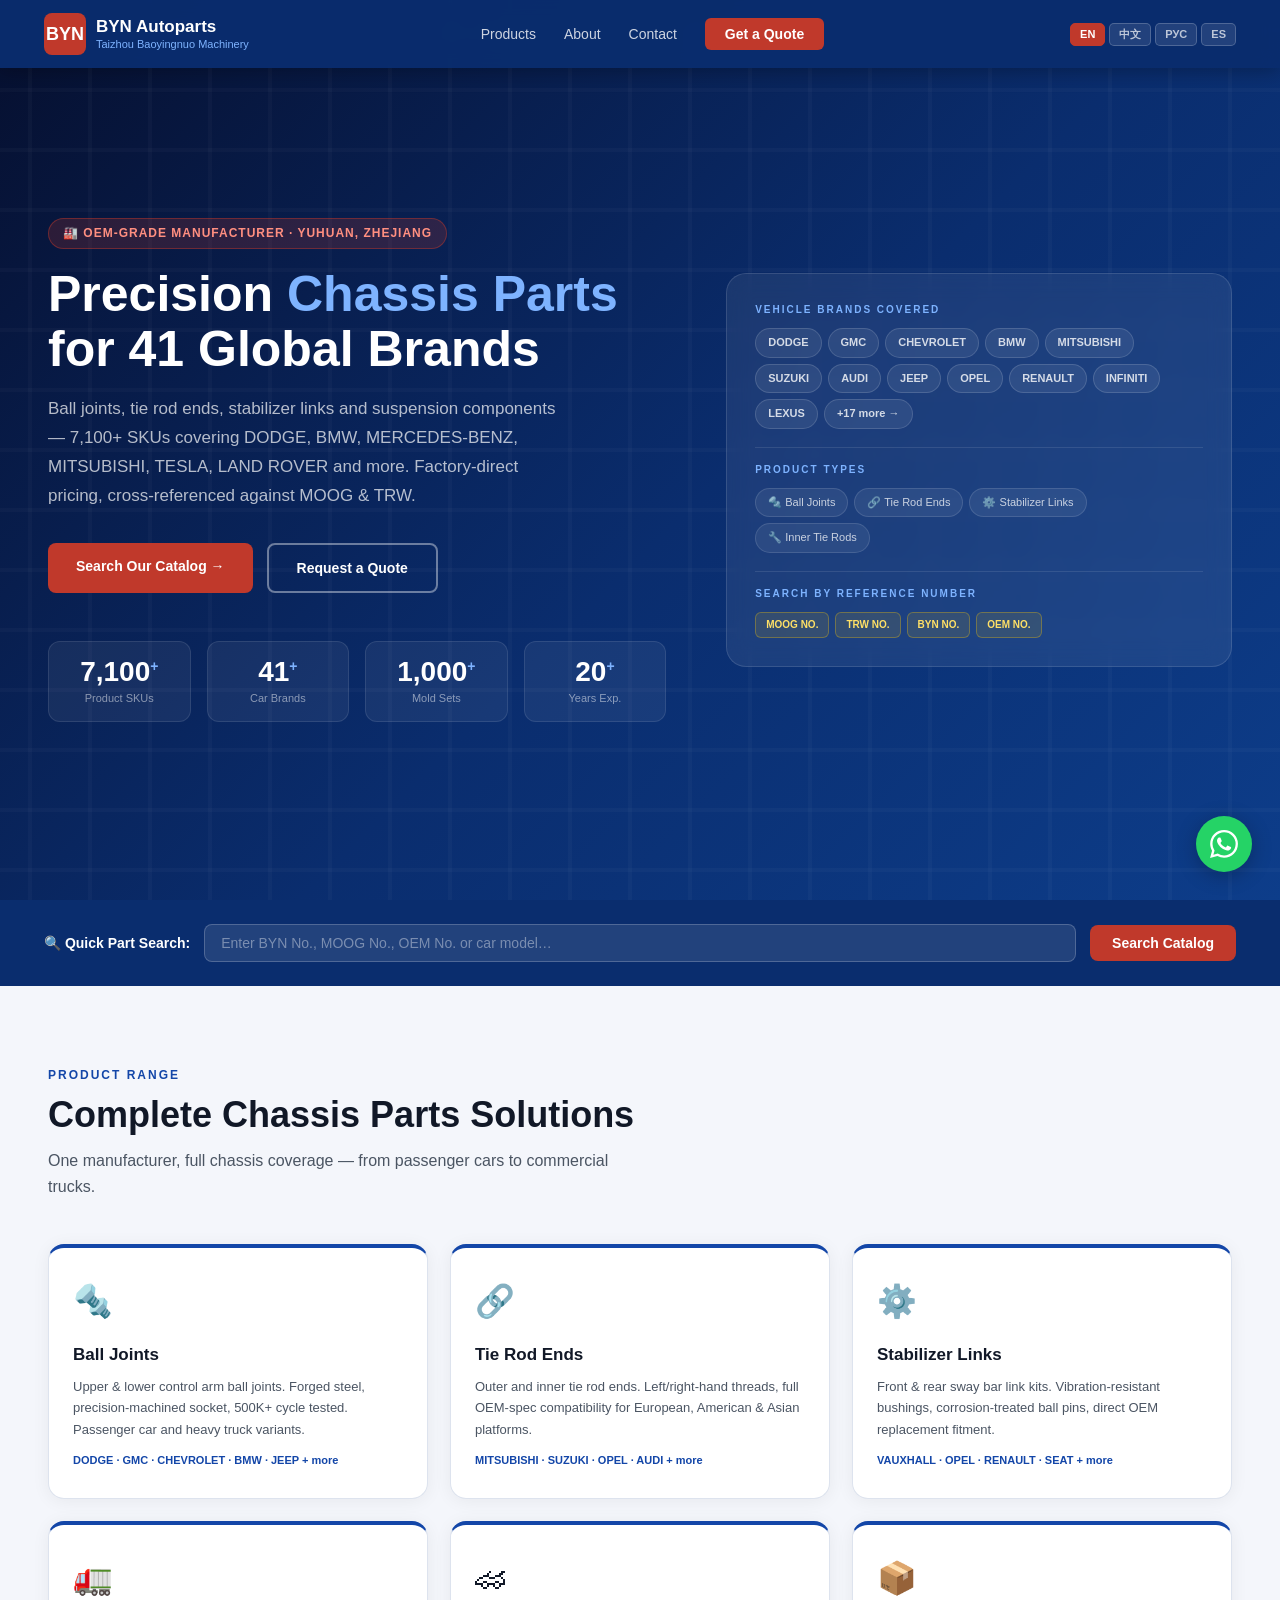
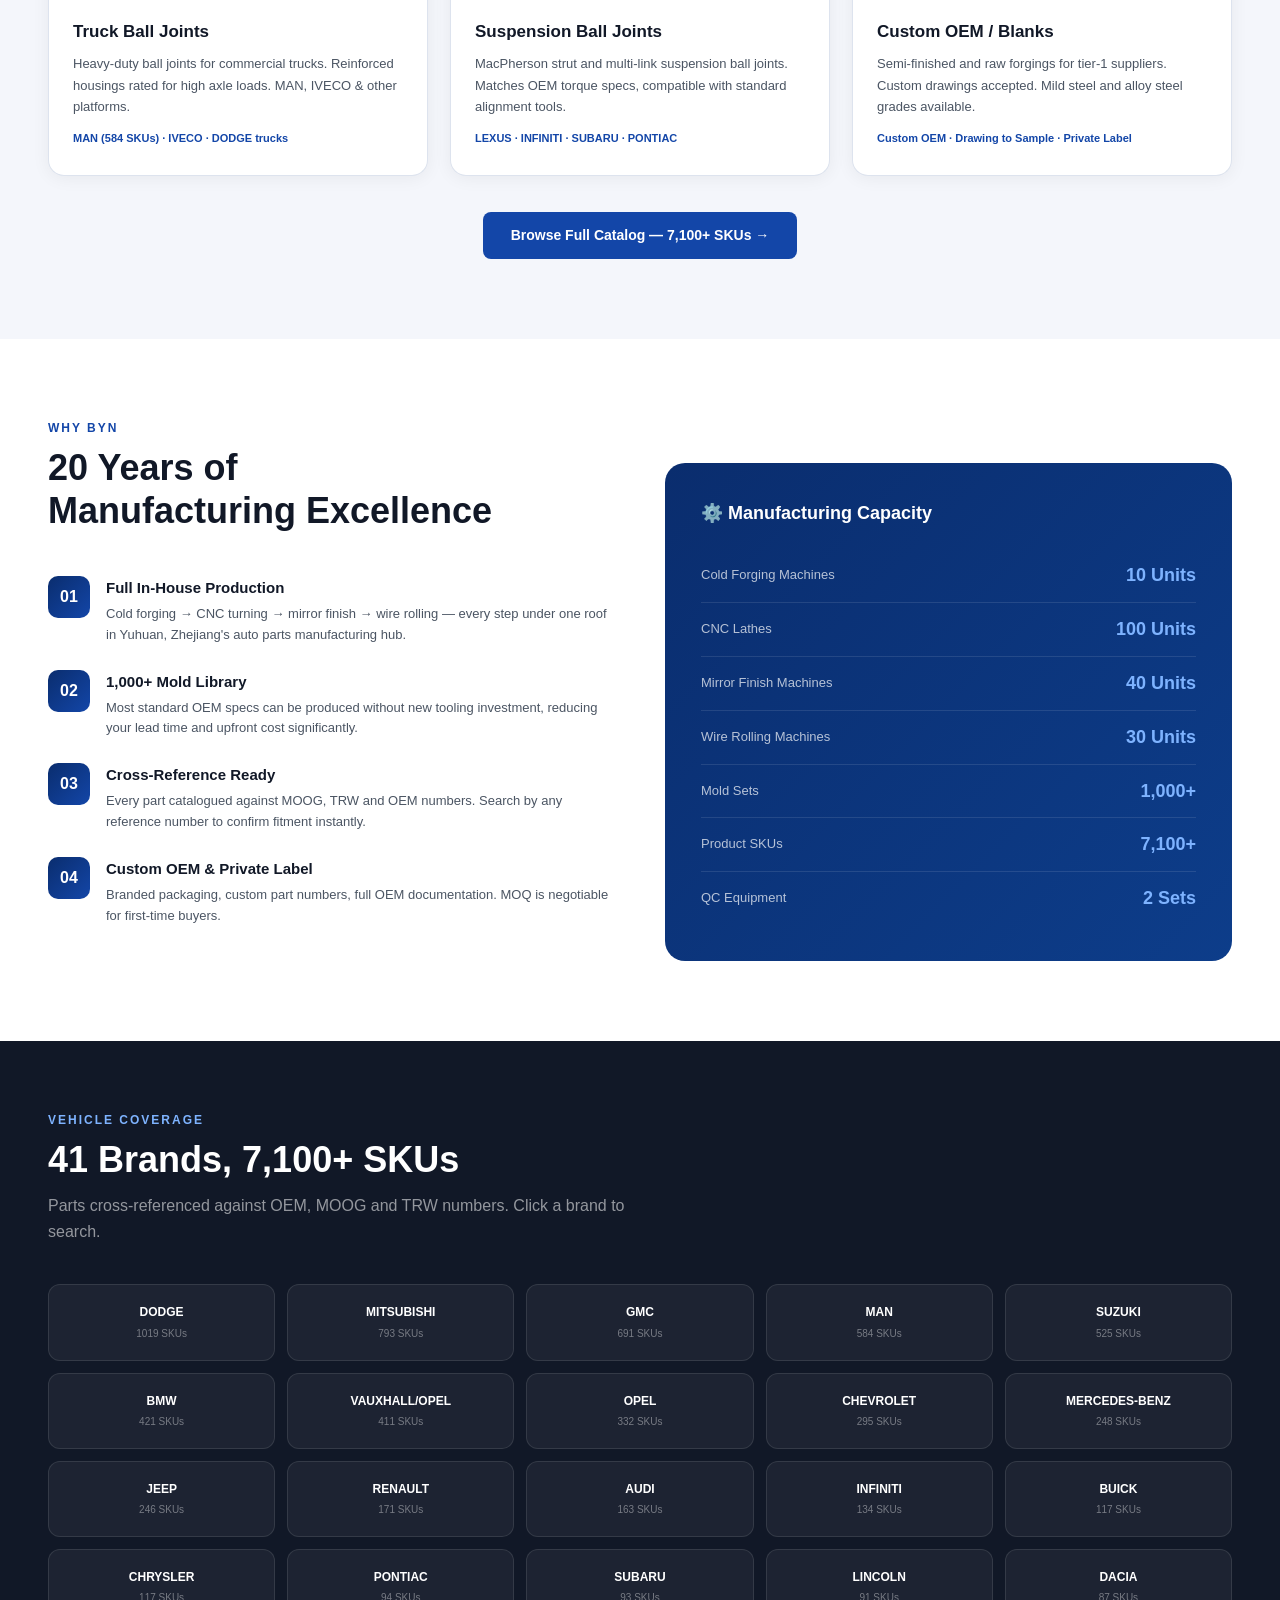
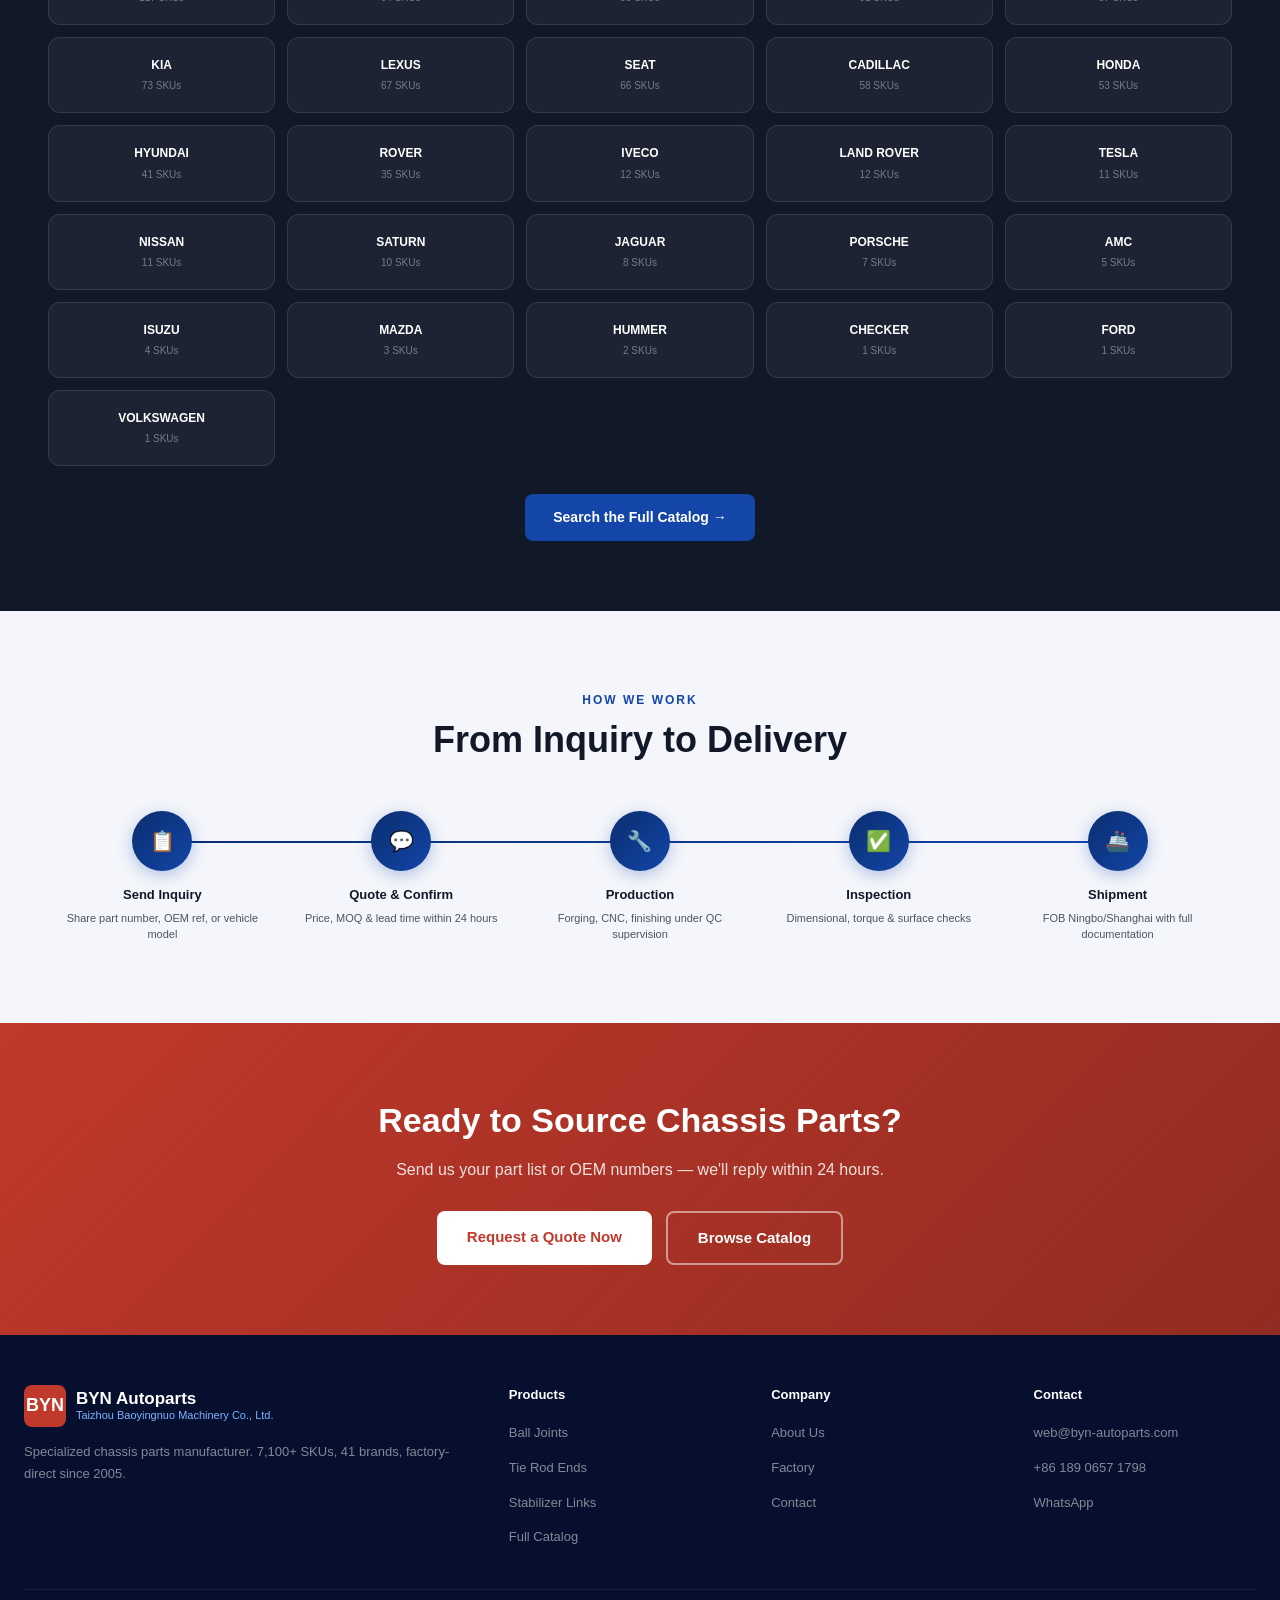
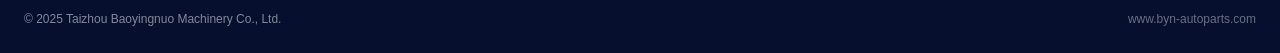
==== index.html @ f61b5365 "Initial commit: BYN Autoparts website" ====
<!DOCTYPE html>
<html lang="en">
<head>
<meta charset="UTF-8">
<meta name="viewport" content="width=device-width,initial-scale=1">
<title>BYN Autoparts – Chassis Parts Manufacturer | Ball Joints, Tie Rod Ends, Control Arms</title>
<meta name="description" content="Taizhou Baoyingnuo Machinery – OEM-grade ball joints, tie rod ends & stabilizer links for 29 global brands. 7,100+ SKUs. Factory-direct pricing. Request a quote today.">
<link rel="canonical" href="https://www.byn-autoparts.com/">
<script type="application/ld+json">{"@context":"https://schema.org","@type":"Organization","name":"Taizhou Baoyingnuo Machinery Co., Ltd.","alternateName":"BYN Autoparts","url":"https://www.byn-autoparts.com","telephone":"+8618906571798","email":"web@byn-autoparts.com","address":{"@type":"PostalAddress","streetAddress":"Science & Technology Industrial Park","addressLocality":"Yuhuan","addressRegion":"Taizhou, Zhejiang","addressCountry":"CN"}}</script>
<link rel="stylesheet" href="css/style.css">
<style>
.hero{min-height:100vh;background:linear-gradient(135deg,#060f2e 0%,#0a2d6e 55%,#0d3d8a 100%);display:flex;align-items:center;overflow:hidden;position:relative}
.hero::before{content:'';position:absolute;inset:0;background:url("data:image/svg+xml,%3Csvg width='60' height='60' viewBox='0 0 60 60' xmlns='http://www.w3.org/2000/svg'%3E%3Cg fill='%23ffffff' fill-opacity='0.025'%3E%3Crect x='28' y='0' width='4' height='60'/%3E%3Crect x='0' y='28' width='60' height='4'/%3E%3C/g%3E%3C/svg%3E")}
.hero-inner{max-width:1240px;margin:0 auto;padding:120px 24px 80px;display:grid;grid-template-columns:1.1fr 0.9fr;gap:60px;align-items:center;position:relative;z-index:1}
.hero-badge{display:inline-block;background:rgba(192,57,43,.2);border:1px solid rgba(192,57,43,.45);color:#ff8f80;font-size:12px;font-weight:700;padding:5px 14px;border-radius:20px;margin-bottom:18px;letter-spacing:1px}
.hero h1{font-size:50px;font-weight:900;color:#fff;line-height:1.1;margin-bottom:18px}
.hero h1 em{font-style:normal;color:#7eb3ff}
.hero p{font-size:17px;color:rgba(255,255,255,.7);line-height:1.7;margin-bottom:32px;max-width:520px}
.hero-btns{display:flex;gap:14px;flex-wrap:wrap}
.hero-stats{display:grid;grid-template-columns:repeat(4,1fr);gap:16px;margin-top:48px}
.stat{text-align:center;background:rgba(255,255,255,.06);border:1px solid rgba(255,255,255,.1);border-radius:12px;padding:16px 8px}
.stat-num{font-size:28px;font-weight:800;color:#fff;line-height:1}
.stat-num sup{font-size:14px;color:#7eb3ff}
.stat-lbl{font-size:11px;color:rgba(255,255,255,.5);margin-top:5px;line-height:1.3}
.hero-card{background:rgba(255,255,255,.07);border:1px solid rgba(255,255,255,.12);border-radius:20px;padding:28px;backdrop-filter:blur(12px)}
.hc-label{font-size:10px;font-weight:700;letter-spacing:2px;color:#7eb3ff;margin-bottom:10px}
.hc-section{margin-bottom:18px}
.brand-chips,.prod-pills,.cert-row{display:flex;flex-wrap:wrap;gap:6px}
.brand-chip{background:rgba(255,255,255,.08);border:1px solid rgba(255,255,255,.14);color:rgba(255,255,255,.8);font-size:11px;font-weight:600;padding:5px 12px;border-radius:20px}
.prod-pill{background:rgba(255,255,255,.07);border:1px solid rgba(255,255,255,.12);color:rgba(255,255,255,.75);font-size:11px;padding:5px 12px;border-radius:20px}
.cert-badge{background:rgba(255,200,0,.1);border:1px solid rgba(255,200,0,.3);color:#ffe066;font-size:10px;font-weight:700;padding:4px 10px;border-radius:6px}
.hc-divider{border:none;border-top:1px solid rgba(255,255,255,.1);margin:14px 0}

.quick-search{background:var(--navy);padding:0}
.qs-inner{max-width:1240px;margin:0 auto;padding:24px;display:flex;align-items:center;gap:14px;flex-wrap:wrap}
.qs-label{color:#fff;font-size:14px;font-weight:700;white-space:nowrap}
.qs-input{flex:1;min-width:180px;background:rgba(255,255,255,.1);border:1px solid rgba(255,255,255,.2);border-radius:8px;padding:10px 16px;color:#fff;font-size:14px;outline:none;font-family:inherit}
.qs-input::placeholder{color:rgba(255,255,255,.4)}
.qs-input:focus{border-color:#7eb3ff}
.qs-btn{background:var(--red);color:#fff;border:none;padding:10px 22px;border-radius:8px;font-size:14px;font-weight:700;cursor:pointer;font-family:inherit}

.products-sect{background:var(--gray)}
.prod-grid{display:grid;grid-template-columns:repeat(3,1fr);gap:22px;margin-top:44px}
.prod-card{background:#fff;border-radius:16px;padding:28px 24px;box-shadow:0 2px 18px rgba(0,0,0,.06);transition:.3s;border:1px solid var(--border);border-top:4px solid var(--blue);cursor:pointer}
.prod-card:hover{transform:translateY(-5px);box-shadow:0 14px 40px rgba(0,0,0,.11)}
.prod-icon{font-size:32px;margin-bottom:14px}
.prod-card h3{font-size:17px;font-weight:700;margin-bottom:8px}
.prod-card p{font-size:13px;color:var(--mid);line-height:1.65}
.prod-card .sku-count{margin-top:12px;font-size:11px;font-weight:700;color:var(--blue)}

.why-grid{display:grid;grid-template-columns:1fr 1fr;gap:50px;align-items:start}
.why-items{display:grid;gap:24px;margin-top:44px}
.why-item{display:flex;gap:16px}
.why-num{width:42px;height:42px;background:linear-gradient(135deg,var(--navy),var(--blue));border-radius:10px;display:flex;align-items:center;justify-content:center;color:#fff;font-size:16px;font-weight:800;flex-shrink:0}
.why-item h4{font-size:15px;font-weight:700;margin-bottom:4px}
.why-item p{font-size:13px;color:var(--mid);line-height:1.6}
.cap-card{background:linear-gradient(135deg,var(--navy),#0d3d8a);border-radius:20px;padding:36px;color:#fff;margin-top:44px}
.cap-card h3{font-size:18px;font-weight:700;margin-bottom:22px}
.cap-row{display:flex;justify-content:space-between;align-items:center;padding:12px 0;border-bottom:1px solid rgba(255,255,255,.1)}
.cap-row:last-child{border:none}
.cap-name{font-size:13px;color:rgba(255,255,255,.7)}
.cap-val{font-size:18px;font-weight:800;color:#7eb3ff}

.clients-sect{background:var(--dark);padding:70px 24px}
.clients-sect .section-title{color:#fff}
.clients-sect .section-sub{color:rgba(255,255,255,.55)}
.clients-grid{display:grid;grid-template-columns:repeat(5,1fr);gap:12px;margin-top:40px}
.client-chip{background:rgba(255,255,255,.05);border:1px solid rgba(255,255,255,.1);border-radius:12px;padding:18px 12px;text-align:center;transition:.3s;cursor:pointer}
.client-chip:hover{background:rgba(255,255,255,.09);border-color:rgba(126,179,255,.4)}
.client-chip-name{font-size:12px;font-weight:700;color:#fff}
.client-chip-count{font-size:10px;color:rgba(255,255,255,.4);margin-top:3px}

.process-sect{background:var(--gray)}
.process-grid{display:grid;grid-template-columns:repeat(5,1fr);gap:10px;margin-top:50px;position:relative}
.process-grid::before{content:'';position:absolute;top:30px;left:10%;right:10%;height:2px;background:linear-gradient(90deg,var(--navy),var(--blue));z-index:0}
.proc-step{text-align:center;position:relative;z-index:1}
.proc-circle{width:60px;height:60px;background:linear-gradient(135deg,var(--navy),var(--blue));border-radius:50%;display:flex;align-items:center;justify-content:center;margin:0 auto 14px;font-size:20px;box-shadow:0 4px 16px rgba(19,70,168,.3)}
.proc-step h4{font-size:13px;font-weight:700;margin-bottom:4px}
.proc-step p{font-size:11px;color:var(--mid);line-height:1.5;padding:0 6px}

.cta-banner{background:linear-gradient(135deg,var(--red),#922b21);padding:70px 24px;text-align:center;color:#fff}
.cta-banner h2{font-size:34px;font-weight:800;margin-bottom:10px}
.cta-banner p{font-size:16px;opacity:.85;margin-bottom:28px}
.cta-btns{display:flex;gap:14px;justify-content:center;flex-wrap:wrap}
.btn-white{background:#fff;color:var(--red);padding:14px 30px;border-radius:8px;font-weight:700;font-size:15px;display:inline-block;transition:.2s}
.btn-white:hover{background:#f0f0f0}
.btn-ghost{border:2px solid rgba(255,255,255,.5);color:#fff;padding:13px 30px;border-radius:8px;font-weight:700;font-size:15px;display:inline-block;transition:.2s}
.btn-ghost:hover{border-color:#fff}

.fade-in{opacity:0;transform:translateY(20px);transition:opacity .5s,transform .5s}
.fade-in.visible{opacity:1;transform:none}

@media(max-width:900px){
  .hero-inner{grid-template-columns:1fr}
  .hero h1{font-size:36px}
  .hero-stats{grid-template-columns:repeat(2,1fr)}
  .prod-grid{grid-template-columns:1fr 1fr}
  .clients-grid{grid-template-columns:repeat(3,1fr)}
  .process-grid{grid-template-columns:1fr;gap:20px}
  .process-grid::before{display:none}
  .why-grid{grid-template-columns:1fr}
}
@media(max-width:600px){
  .prod-grid{grid-template-columns:1fr}
  .clients-grid{grid-template-columns:1fr 1fr}
  .qs-inner{flex-direction:column;align-items:stretch}
}
</style>
<!-- Google tag (gtag.js) -->
<script async src="https://www.googletagmanager.com/gtag/js?id=G-KF9TMG6E7X"></script>
<script>
  window.dataLayer = window.dataLayer || [];
  function gtag(){dataLayer.push(arguments);}
  gtag('js', new Date());
  gtag('config', 'G-KF9TMG6E7X');
</script>
</head>
<body>

<nav>
  <div class="nav-inner">
    <a href="index.html" class="logo">
      <div class="logo-box">BYN</div>
      <div class="logo-text">BYN Autoparts<span>Taizhou Baoyingnuo Machinery</span></div>
    </a>
    <ul class="nav-links">
      <li><a href="products.html" data-i18n="nav_products">Products</a></li>
      <li><a href="about.html" data-i18n="nav_about">About</a></li>
      <li><a href="contact.html" data-i18n="nav_contact">Contact</a></li>
      <li><a href="contact.html" class="nav-cta" data-i18n="nav_quote">Get a Quote</a></li>
    </ul>
    <div class="hamburger"><span></span><span></span><span></span></div>
  </div>
</nav>
<div class="mobile-menu">
  <a href="products.html">Products &amp; Catalog</a>
  <a href="about.html">About / Factory</a>
  <a href="contact.html">Contact</a>
  <a href="contact.html" style="color:#ff8f80;font-weight:700">→ Get a Quote</a>
</div>

<section class="hero">
  <div class="hero-inner">
    <div>
      <div class="hero-badge" data-i18n="hero_badge">🏭 OEM-GRADE MANUFACTURER · YUHUAN, ZHEJIANG</div>
      <h1 data-i18n="hero_h1">Precision <em>Chassis Parts</em><br>for 41 Global Brands</h1>
      <p data-i18n="hero_p">Ball joints, tie rod ends, stabilizer links and suspension components — 7,100+ SKUs covering DODGE, BMW, MERCEDES-BENZ, MITSUBISHI, TESLA, LAND ROVER and more. Factory-direct pricing, cross-referenced against MOOG &amp; TRW.</p>
      <div class="hero-btns">
        <a href="products.html" class="btn btn-primary" data-i18n="hero_btn1">Search Our Catalog →</a>
        <a href="contact.html" class="btn btn-outline" data-i18n="hero_btn2">Request a Quote</a>
      </div>
      <div class="hero-stats">
        <div class="stat"><div class="stat-num">7,100<sup>+</sup></div><div class="stat-lbl" data-i18n="stat_sku">Product SKUs</div></div>
        <div class="stat"><div class="stat-num">41<sup>+</sup></div><div class="stat-lbl" data-i18n="stat_brands">Car Brands</div></div>
        <div class="stat"><div class="stat-num">1,000<sup>+</sup></div><div class="stat-lbl" data-i18n="stat_molds">Mold Sets</div></div>
        <div class="stat"><div class="stat-num">20<sup>+</sup></div><div class="stat-lbl" data-i18n="stat_years">Years Exp.</div></div>
      </div>
    </div>
    <div>
      <div class="hero-card">
        <div class="hc-section">
          <div class="hc-label" data-i18n="hc_brands">VEHICLE BRANDS COVERED</div>
          <div class="brand-chips">
            <span class="brand-chip">DODGE</span><span class="brand-chip">GMC</span>
            <span class="brand-chip">CHEVROLET</span><span class="brand-chip">BMW</span>
            <span class="brand-chip">MITSUBISHI</span><span class="brand-chip">SUZUKI</span>
            <span class="brand-chip">AUDI</span><span class="brand-chip">JEEP</span>
            <span class="brand-chip">OPEL</span><span class="brand-chip">RENAULT</span>
            <span class="brand-chip">INFINITI</span><span class="brand-chip">LEXUS</span>
            <span class="brand-chip">+17 more →</span>
          </div>
        </div>
        <hr class="hc-divider">
        <div class="hc-section">
          <div class="hc-label" data-i18n="hc_products">PRODUCT TYPES</div>
          <div class="prod-pills">
            <span class="prod-pill">🔩 Ball Joints</span>
            <span class="prod-pill">🔗 Tie Rod Ends</span>
            <span class="prod-pill">⚙️ Stabilizer Links</span>
            <span class="prod-pill">🔧 Inner Tie Rods</span>
          </div>
        </div>
        <hr class="hc-divider">
        <div>
          <div class="hc-label" data-i18n="hc_ref">SEARCH BY REFERENCE NUMBER</div>
          <div class="cert-row">
            <span class="cert-badge">MOOG NO.</span>
            <span class="cert-badge">TRW NO.</span>
            <span class="cert-badge">BYN NO.</span>
            <span class="cert-badge">OEM NO.</span>
          </div>
        </div>
      </div>
    </div>
  </div>
</section>

<div class="quick-search">
  <div class="qs-inner">
    <span class="qs-label" data-i18n="qs_label">🔍 Quick Part Search:</span>
    <input class="qs-input" id="qs" type="text" data-i18n="qs_placeholder" placeholder="Enter BYN No., MOOG No., OEM No. or car model… e.g. K620398  or  DODGE DURANGO">
    <button class="qs-btn" onclick="goSearch()" data-i18n="qs_btn">Search Catalog</button>
  </div>
</div>

<section class="products-sect">
  <div class="container">
    <div class="section-label fade-in" data-i18n="sec_products_label">Product Range</div>
    <div class="section-title fade-in" data-i18n="sec_products_title">Complete Chassis Parts Solutions</div>
    <div class="section-sub fade-in" data-i18n="sec_products_sub">One manufacturer, full chassis coverage — from passenger cars to commercial trucks.</div>
    <div class="prod-grid">
      <div class="prod-card fade-in" onclick="location.href='products.html'">
        <div class="prod-icon">🔩</div>
        <h3>Ball Joints</h3>
        <p>Upper &amp; lower control arm ball joints. Forged steel, precision-machined socket, 500K+ cycle tested. Passenger car and heavy truck variants.</p>
        <div class="sku-count">DODGE · GMC · CHEVROLET · BMW · JEEP + more</div>
      </div>
      <div class="prod-card fade-in" onclick="location.href='products.html'">
        <div class="prod-icon">🔗</div>
        <h3>Tie Rod Ends</h3>
        <p>Outer and inner tie rod ends. Left/right-hand threads, full OEM-spec compatibility for European, American &amp; Asian platforms.</p>
        <div class="sku-count">MITSUBISHI · SUZUKI · OPEL · AUDI + more</div>
      </div>
      <div class="prod-card fade-in" onclick="location.href='products.html'">
        <div class="prod-icon">⚙️</div>
        <h3>Stabilizer Links</h3>
        <p>Front &amp; rear sway bar link kits. Vibration-resistant bushings, corrosion-treated ball pins, direct OEM replacement fitment.</p>
        <div class="sku-count">VAUXHALL · OPEL · RENAULT · SEAT + more</div>
      </div>
      <div class="prod-card fade-in" onclick="location.href='products.html?brand=MAN'">
        <div class="prod-icon">🚛</div>
        <h3>Truck Ball Joints</h3>
        <p>Heavy-duty ball joints for commercial trucks. Reinforced housings rated for high axle loads. MAN, IVECO &amp; other platforms.</p>
        <div class="sku-count">MAN (584 SKUs) · IVECO · DODGE trucks</div>
      </div>
      <div class="prod-card fade-in" onclick="location.href='products.html'">
        <div class="prod-icon">🏎</div>
        <h3>Suspension Ball Joints</h3>
        <p>MacPherson strut and multi-link suspension ball joints. Matches OEM torque specs, compatible with standard alignment tools.</p>
        <div class="sku-count">LEXUS · INFINITI · SUBARU · PONTIAC</div>
      </div>
      <div class="prod-card fade-in" onclick="location.href='contact.html'">
        <div class="prod-icon">📦</div>
        <h3>Custom OEM / Blanks</h3>
        <p>Semi-finished and raw forgings for tier-1 suppliers. Custom drawings accepted. Mild steel and alloy steel grades available.</p>
        <div class="sku-count">Custom OEM · Drawing to Sample · Private Label</div>
      </div>
    </div>
    <div style="text-align:center;margin-top:36px">
      <a href="products.html" class="btn btn-blue" data-i18n="prod_browse">Browse Full Catalog — 7,100+ SKUs →</a>
    </div>
  </div>
</section>

<section style="background:#fff;padding:80px 24px">
  <div class="container">
    <div class="why-grid">
      <div>
        <div class="section-label fade-in" data-i18n="sec_why_label">Why BYN</div>
        <div class="section-title fade-in" data-i18n="sec_why_title">20 Years of<br>Manufacturing Excellence</div>
        <div class="why-items">
          <div class="why-item fade-in">
            <div class="why-num">01</div>
            <div><h4 data-i18n="why1_title">Full In-House Production</h4><p data-i18n="why1_p">Cold forging → CNC turning → mirror finish → wire rolling — every step under one roof in Yuhuan, Zhejiang's auto parts manufacturing hub.</p></div>
          </div>
          <div class="why-item fade-in">
            <div class="why-num">02</div>
            <div><h4 data-i18n="why2_title">1,000+ Mold Library</h4><p data-i18n="why2_p">Most standard OEM specs can be produced without new tooling investment, reducing your lead time and upfront cost significantly.</p></div>
          </div>
          <div class="why-item fade-in">
            <div class="why-num">03</div>
            <div><h4 data-i18n="why3_title">Cross-Reference Ready</h4><p data-i18n="why3_p">Every part catalogued against MOOG, TRW and OEM numbers. Search by any reference number to confirm fitment instantly.</p></div>
          </div>
          <div class="why-item fade-in">
            <div class="why-num">04</div>
            <div><h4 data-i18n="why4_title">Custom OEM &amp; Private Label</h4><p data-i18n="why4_p">Branded packaging, custom part numbers, full OEM documentation. MOQ is negotiable for first-time buyers.</p></div>
          </div>
        </div>
      </div>
      <div>
        <div class="cap-card fade-in">
          <h3>⚙️ Manufacturing Capacity</h3>
          <div class="cap-row"><span class="cap-name">Cold Forging Machines</span><span class="cap-val">10 Units</span></div>
          <div class="cap-row"><span class="cap-name">CNC Lathes</span><span class="cap-val">100 Units</span></div>
          <div class="cap-row"><span class="cap-name">Mirror Finish Machines</span><span class="cap-val">40 Units</span></div>
          <div class="cap-row"><span class="cap-name">Wire Rolling Machines</span><span class="cap-val">30 Units</span></div>
          <div class="cap-row"><span class="cap-name">Mold Sets</span><span class="cap-val">1,000+</span></div>
          <div class="cap-row"><span class="cap-name">Product SKUs</span><span class="cap-val">7,100+</span></div>
          <div class="cap-row"><span class="cap-name">QC Equipment</span><span class="cap-val">2 Sets</span></div>
        </div>
      </div>
    </div>
  </div>
</section>

<section class="clients-sect">
  <div class="container">
    <div class="section-label" style="color:#7eb3ff" data-i18n="sec_clients_label">Vehicle Coverage</div>
    <div class="section-title" data-i18n="sec_clients_title">41 Brands, 7,100+ SKUs</div>
    <div class="section-sub" data-i18n="sec_clients_sub">Parts cross-referenced against OEM, MOOG and TRW numbers. Click a brand to search.</div>
    <div class="clients-grid" id="brandGrid"></div>
    <div style="text-align:center;margin-top:28px">
      <a href="products.html" class="btn btn-blue">Search the Full Catalog →</a>
    </div>
  </div>
</section>

<section class="process-sect">
  <div class="container">
    <div class="section-label fade-in" style="text-align:center" data-i18n="sec_process_label">How We Work</div>
    <div class="section-title fade-in" style="text-align:center" data-i18n="sec_process_title">From Inquiry to Delivery</div>
    <div class="process-grid">
      <div class="proc-step fade-in"><div class="proc-circle">📋</div><h4 data-i18n="proc1">Send Inquiry</h4><p data-i18n="proc1p">Share part number, OEM ref, or vehicle model</p></div>
      <div class="proc-step fade-in"><div class="proc-circle">💬</div><h4 data-i18n="proc2">Quote &amp; Confirm</h4><p data-i18n="proc2p">Price, MOQ &amp; lead time within 24 hours</p></div>
      <div class="proc-step fade-in"><div class="proc-circle">🔧</div><h4 data-i18n="proc3">Production</h4><p data-i18n="proc3p">Forging, CNC, finishing under QC supervision</p></div>
      <div class="proc-step fade-in"><div class="proc-circle">✅</div><h4 data-i18n="proc4">Inspection</h4><p data-i18n="proc4p">Dimensional, torque &amp; surface checks</p></div>
      <div class="proc-step fade-in"><div class="proc-circle">🚢</div><h4 data-i18n="proc5">Shipment</h4><p data-i18n="proc5p">FOB Ningbo/Shanghai with full documentation</p></div>
    </div>
  </div>
</section>

<div class="cta-banner">
  <h2 data-i18n="cta_title">Ready to Source Chassis Parts?</h2>
  <p data-i18n="cta_sub">Send us your part list or OEM numbers — we'll reply within 24 hours.</p>
  <div class="cta-btns">
    <a href="contact.html" class="btn-white" data-i18n="cta_btn1">Request a Quote Now</a>
    <a href="products.html" class="btn-ghost" data-i18n="cta_btn2">Browse Catalog</a>
  </div>
</div>

<footer>
  <div class="footer-grid">
    <div class="footer-brand">
      <div class="logo"><div class="logo-box">BYN</div><div class="logo-text">BYN Autoparts<span>Taizhou Baoyingnuo Machinery Co., Ltd.</span></div></div>
      <p style="margin-top:14px" data-i18n="footer_desc">Specialized chassis parts manufacturer. 7,100+ SKUs, 41 brands, factory-direct since 2005.</p>
    </div>
    <div class="footer-col"><h4>Products</h4><ul>
      <li><a href="products.html">Ball Joints</a></li>
      <li><a href="products.html">Tie Rod Ends</a></li>
      <li><a href="products.html">Stabilizer Links</a></li>
      <li><a href="products.html">Full Catalog</a></li>
    </ul></div>
    <div class="footer-col"><h4>Company</h4><ul>
      <li><a href="about.html">About Us</a></li>
      <li><a href="about.html">Factory</a></li>
      <li><a href="contact.html">Contact</a></li>
    </ul></div>
    <div class="footer-col"><h4>Contact</h4><ul>
      <li><a href="mailto:web@byn-autoparts.com">web@byn-autoparts.com</a></li>
      <li><a href="tel:+8618906571798">+86 189 0657 1798</a></li>
      <li><a href="contact.html">WhatsApp</a></li>
    </ul></div>
  </div>
  <div class="footer-bottom"><span>© 2025 Taizhou Baoyingnuo Machinery Co., Ltd.</span><a href="#">www.byn-autoparts.com</a></div>
</footer>

<a href="https://wa.me/8618906571798" class="wa-float" target="_blank" aria-label="WhatsApp">
  <svg viewBox="0 0 24 24"><path d="M17.472 14.382c-.297-.149-1.758-.867-2.03-.967-.273-.099-.471-.148-.67.15-.197.297-.767.966-.94 1.164-.173.199-.347.223-.644.075-.297-.15-1.255-.463-2.39-1.475-.883-.788-1.48-1.761-1.653-2.059-.173-.297-.018-.458.13-.606.134-.133.298-.347.446-.52.149-.174.198-.298.298-.497.099-.198.05-.371-.025-.52-.075-.149-.669-1.612-.916-2.207-.242-.579-.487-.5-.669-.51-.173-.008-.371-.01-.57-.01-.198 0-.52.074-.792.372-.272.297-1.04 1.016-1.04 2.479 0 1.462 1.065 2.875 1.213 3.074.149.198 2.096 3.2 5.077 4.487.709.306 1.262.489 1.694.625.712.227 1.36.195 1.871.118.571-.085 1.758-.719 2.006-1.413.248-.694.248-1.289.173-1.413-.074-.124-.272-.198-.57-.347m-5.421 7.403h-.004a9.87 9.87 0 01-5.031-1.378l-.361-.214-3.741.982.998-3.648-.235-.374a9.86 9.86 0 01-1.51-5.26c.001-5.45 4.436-9.884 9.888-9.884 2.64 0 5.122 1.03 6.988 2.898a9.825 9.825 0 012.893 6.994c-.003 5.45-4.437 9.884-9.885 9.884m8.413-18.297A11.815 11.815 0 0012.05 0C5.495 0 .16 5.335.157 11.892c0 2.096.547 4.142 1.588 5.945L.057 24l6.305-1.654a11.882 11.882 0 005.683 1.448h.005c6.554 0 11.89-5.335 11.893-11.893a11.821 11.821 0 00-3.48-8.413z"/></svg>
</a>

<script src="js/catalog-data.js"></script>
<script src="js/main.js"></script>
<script src="js/i18n.js"></script>
<script>
function goSearch(){
  const q=document.getElementById('qs').value.trim();
  if(q) location.href='products.html?q='+encodeURIComponent(q);
}
document.getElementById('qs').addEventListener('keydown',e=>{if(e.key==='Enter')goSearch();});
window.addEventListener('load',()=>{
  const counts={};
  BYN_CATALOG.forEach(r=>{counts[r.brand]=(counts[r.brand]||0)+1;});
  const sorted=Object.entries(counts).sort((a,b)=>b[1]-a[1]);
  const grid=document.getElementById('brandGrid');
  sorted.forEach(([brand,count])=>{
    const d=document.createElement('div');
    d.className='client-chip';
    d.innerHTML=`<div class="client-chip-name">${brand}</div><div class="client-chip-count">${count} SKUs</div>`;
    d.onclick=()=>location.href='products.html?brand='+encodeURIComponent(brand);
    grid.appendChild(d);
  });
});
</script>
</body>
</html>
---- css/style.css ----
:root{
  --navy:#0a2d6e;--blue:#1346a8;--red:#c0392b;
  --gray:#f4f6fb;--dark:#111827;--mid:#4b5563;
  --light:#e8edf7;--white:#fff;
  --border:#dde3ee;
}
*{box-sizing:border-box;margin:0;padding:0}
html{scroll-behavior:smooth}
body{font-family:"Segoe UI",Arial,sans-serif;color:var(--dark);background:var(--white);font-size:16px;line-height:1.6}
a{text-decoration:none;color:inherit}
img{max-width:100%;display:block}

/* ── Nav ── */
nav{position:fixed;top:0;left:0;right:0;z-index:999;background:rgba(10,45,110,.97);backdrop-filter:blur(8px);box-shadow:0 2px 20px rgba(0,0,0,.3)}
.nav-inner{max-width:1240px;margin:0 auto;padding:0 24px;display:flex;align-items:center;justify-content:space-between;height:68px}
.logo{display:flex;align-items:center;gap:10px}
.logo-box{width:42px;height:42px;background:var(--red);border-radius:8px;display:flex;align-items:center;justify-content:center;font-size:18px;font-weight:900;color:#fff}
.logo-text{color:#fff;font-size:17px;font-weight:700;line-height:1.2}
.logo-text span{color:#7eb3ff;font-size:11px;font-weight:400;display:block}
.nav-links{display:flex;gap:28px;list-style:none;align-items:center}
.nav-links a{color:rgba(255,255,255,.8);font-size:14px;font-weight:500;transition:.2s}
.nav-links a:hover,.nav-links a.active{color:#fff}
.nav-cta{background:var(--red);color:#fff!important;padding:8px 20px;border-radius:6px;font-weight:600!important}
.nav-cta:hover{background:#a93226!important}
.hamburger{display:none;flex-direction:column;gap:5px;cursor:pointer;padding:4px}
.hamburger span{width:24px;height:2px;background:#fff;border-radius:2px;transition:.3s}
.mobile-menu{display:none;position:fixed;top:68px;left:0;right:0;background:rgba(10,45,110,.98);padding:20px 24px;z-index:998}
.mobile-menu a{display:block;color:#fff;padding:12px 0;border-bottom:1px solid rgba(255,255,255,.1);font-size:15px}
.mobile-menu.open{display:block}

/* ── Container ── */
.container{max-width:1240px;margin:0 auto;padding:0 24px}
.page-top{padding-top:68px}

/* ── Buttons ── */
.btn{display:inline-block;padding:12px 28px;border-radius:8px;font-weight:600;font-size:14px;cursor:pointer;transition:.2s;border:none;font-family:inherit}
.btn-primary{background:var(--red);color:#fff}
.btn-primary:hover{background:#a93226;transform:translateY(-1px)}
.btn-outline{border:2px solid rgba(255,255,255,.4);color:#fff}
.btn-outline:hover{border-color:#fff;background:rgba(255,255,255,.1)}
.btn-blue{background:var(--blue);color:#fff}
.btn-blue:hover{background:var(--navy)}

/* ── Section ── */
section{padding:80px 24px}
.section-label{font-size:12px;font-weight:700;letter-spacing:2px;color:var(--blue);text-transform:uppercase;margin-bottom:8px}
.section-title{font-size:36px;font-weight:800;line-height:1.2;margin-bottom:12px}
.section-sub{font-size:16px;color:var(--mid);max-width:580px}
.text-center{text-align:center}
.text-center .section-sub{margin:0 auto}

/* ── Tags ── */
.tag{display:inline-block;font-size:11px;background:var(--light);color:var(--blue);padding:3px 10px;border-radius:20px;font-weight:600}
.tag-red{background:#fdecea;color:var(--red)}

/* ── WhatsApp Float ── */
.wa-float{position:fixed;bottom:28px;right:28px;z-index:997;width:56px;height:56px;background:#25d366;border-radius:50%;display:flex;align-items:center;justify-content:center;box-shadow:0 4px 20px rgba(0,0,0,.25);transition:.2s}
.wa-float:hover{transform:scale(1.1)}
.wa-float svg{width:28px;height:28px;fill:#fff}

/* ── Footer ── */
footer{background:#060f2e;color:rgba(255,255,255,.5);padding:50px 24px 24px}
.footer-grid{max-width:1240px;margin:0 auto;display:grid;grid-template-columns:2fr 1fr 1fr 1fr;gap:40px;padding-bottom:40px}
.footer-brand .logo-text{color:#fff}
.footer-brand p{font-size:13px;line-height:1.7;margin-top:12px}
.footer-col h4{color:#fff;font-size:13px;font-weight:700;margin-bottom:14px}
.footer-col ul{list-style:none;display:grid;gap:9px}
.footer-col ul li a{font-size:13px;color:rgba(255,255,255,.5);transition:.2s}
.footer-col ul li a:hover{color:#fff}
.footer-bottom{max-width:1240px;margin:0 auto;border-top:1px solid rgba(255,255,255,.08);padding-top:20px;display:flex;justify-content:space-between;font-size:12px}
.footer-bottom a{color:rgba(255,255,255,.4)}

/* ── Language Switcher ── */
.lang-switcher{display:flex;gap:4px;align-items:center;margin-left:14px}
.lang-btn{background:rgba(255,255,255,.1);border:1px solid rgba(255,255,255,.2);color:rgba(255,255,255,.7);font-size:11px;font-weight:700;padding:5px 9px;border-radius:5px;cursor:pointer;font-family:inherit;transition:.2s;line-height:1}
.lang-btn:hover{background:rgba(255,255,255,.2);color:#fff}
.lang-btn.active{background:var(--red);border-color:var(--red);color:#fff}

/* ── Responsive ── */
@media(max-width:768px){
  .nav-links{display:none}
  .hamburger{display:flex}
  .footer-grid{grid-template-columns:1fr 1fr}
  section{padding:60px 20px}
  .section-title{font-size:28px}
  .lang-switcher{display:none}
}
@media(max-width:480px){
  .footer-grid{grid-template-columns:1fr}
}
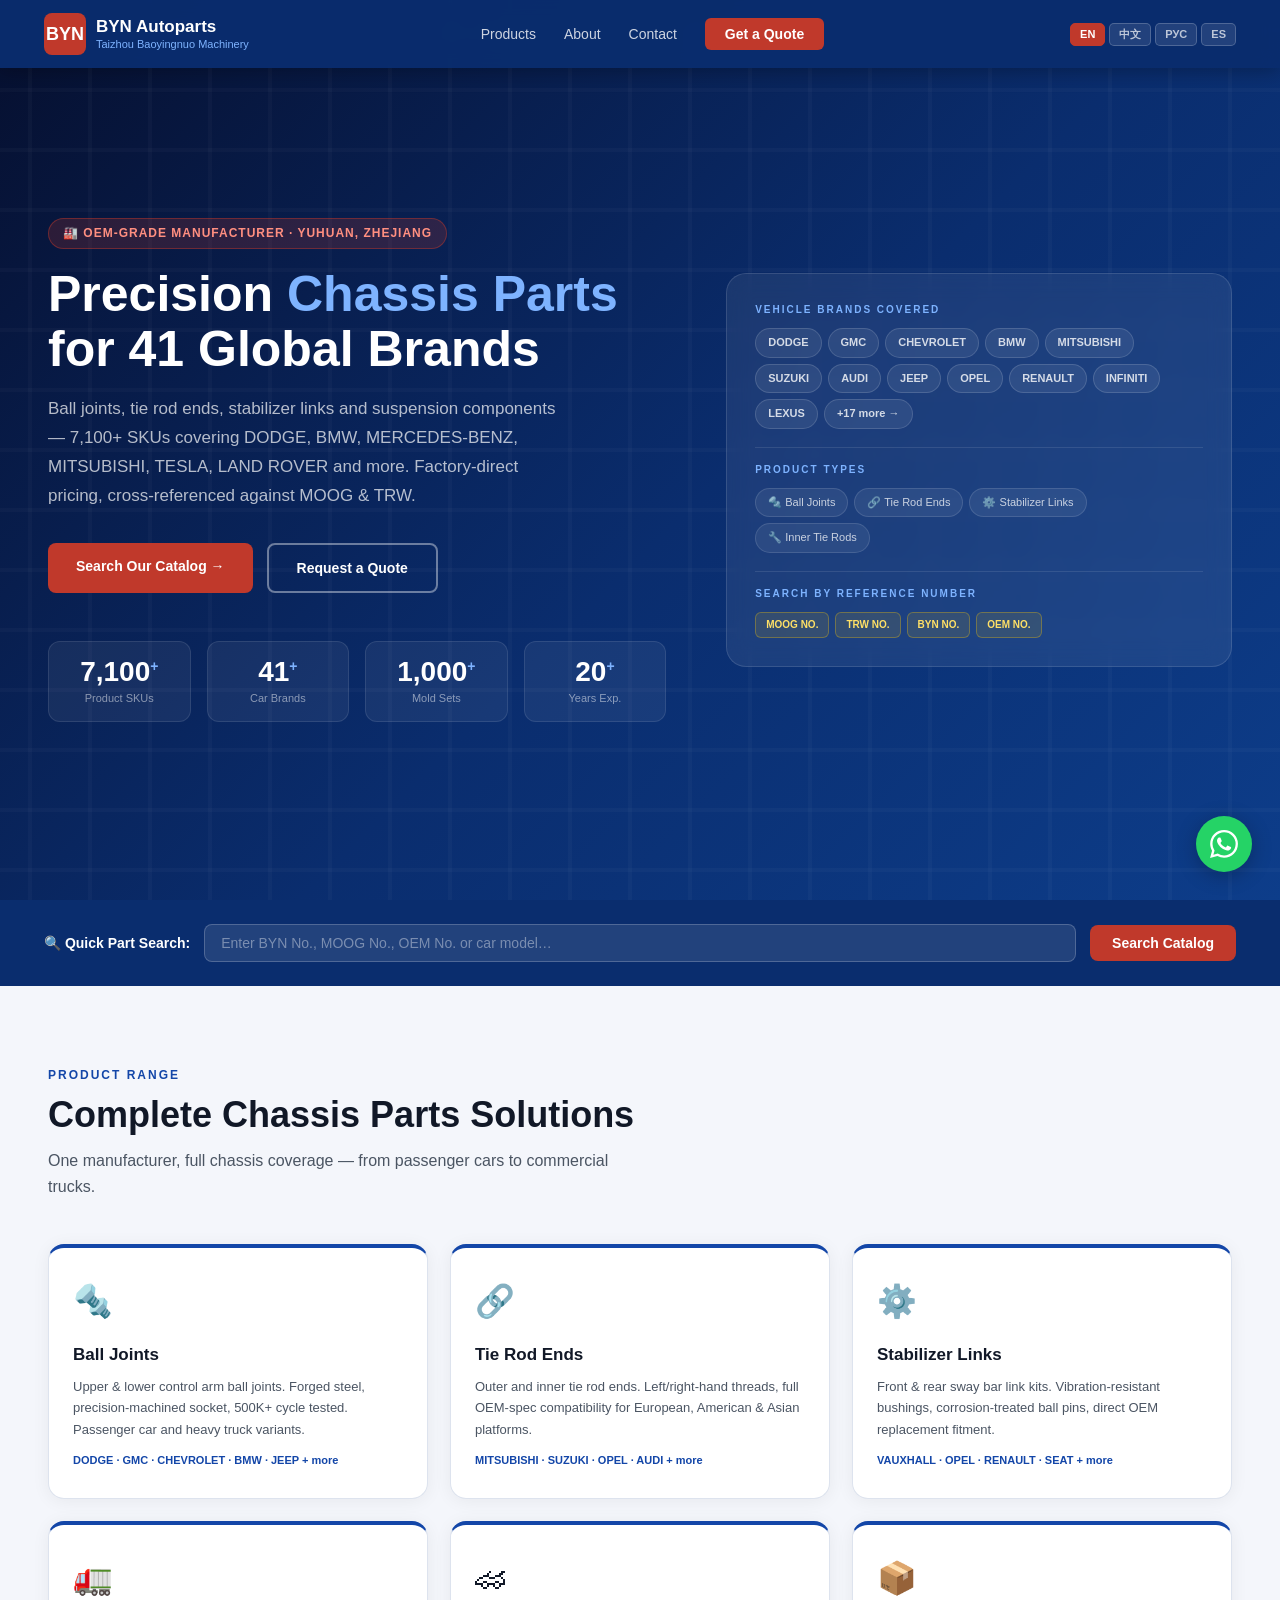
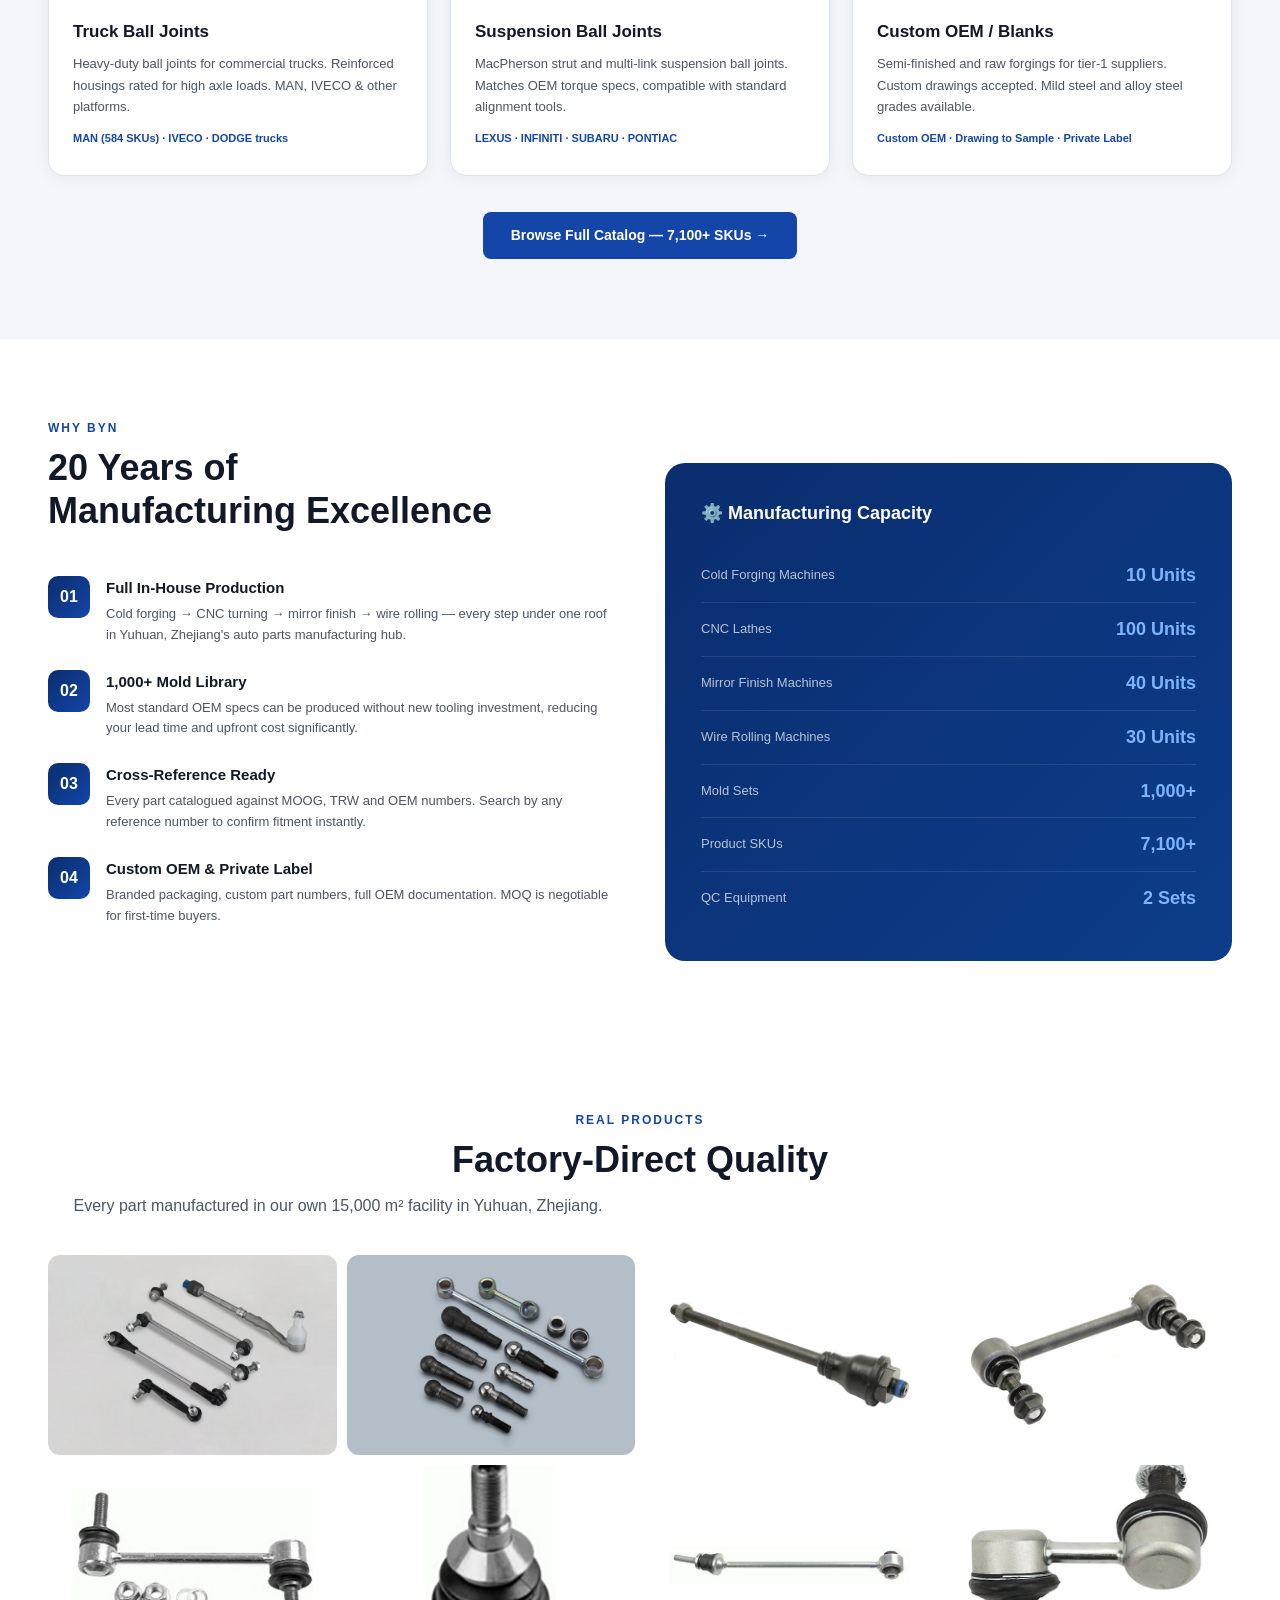
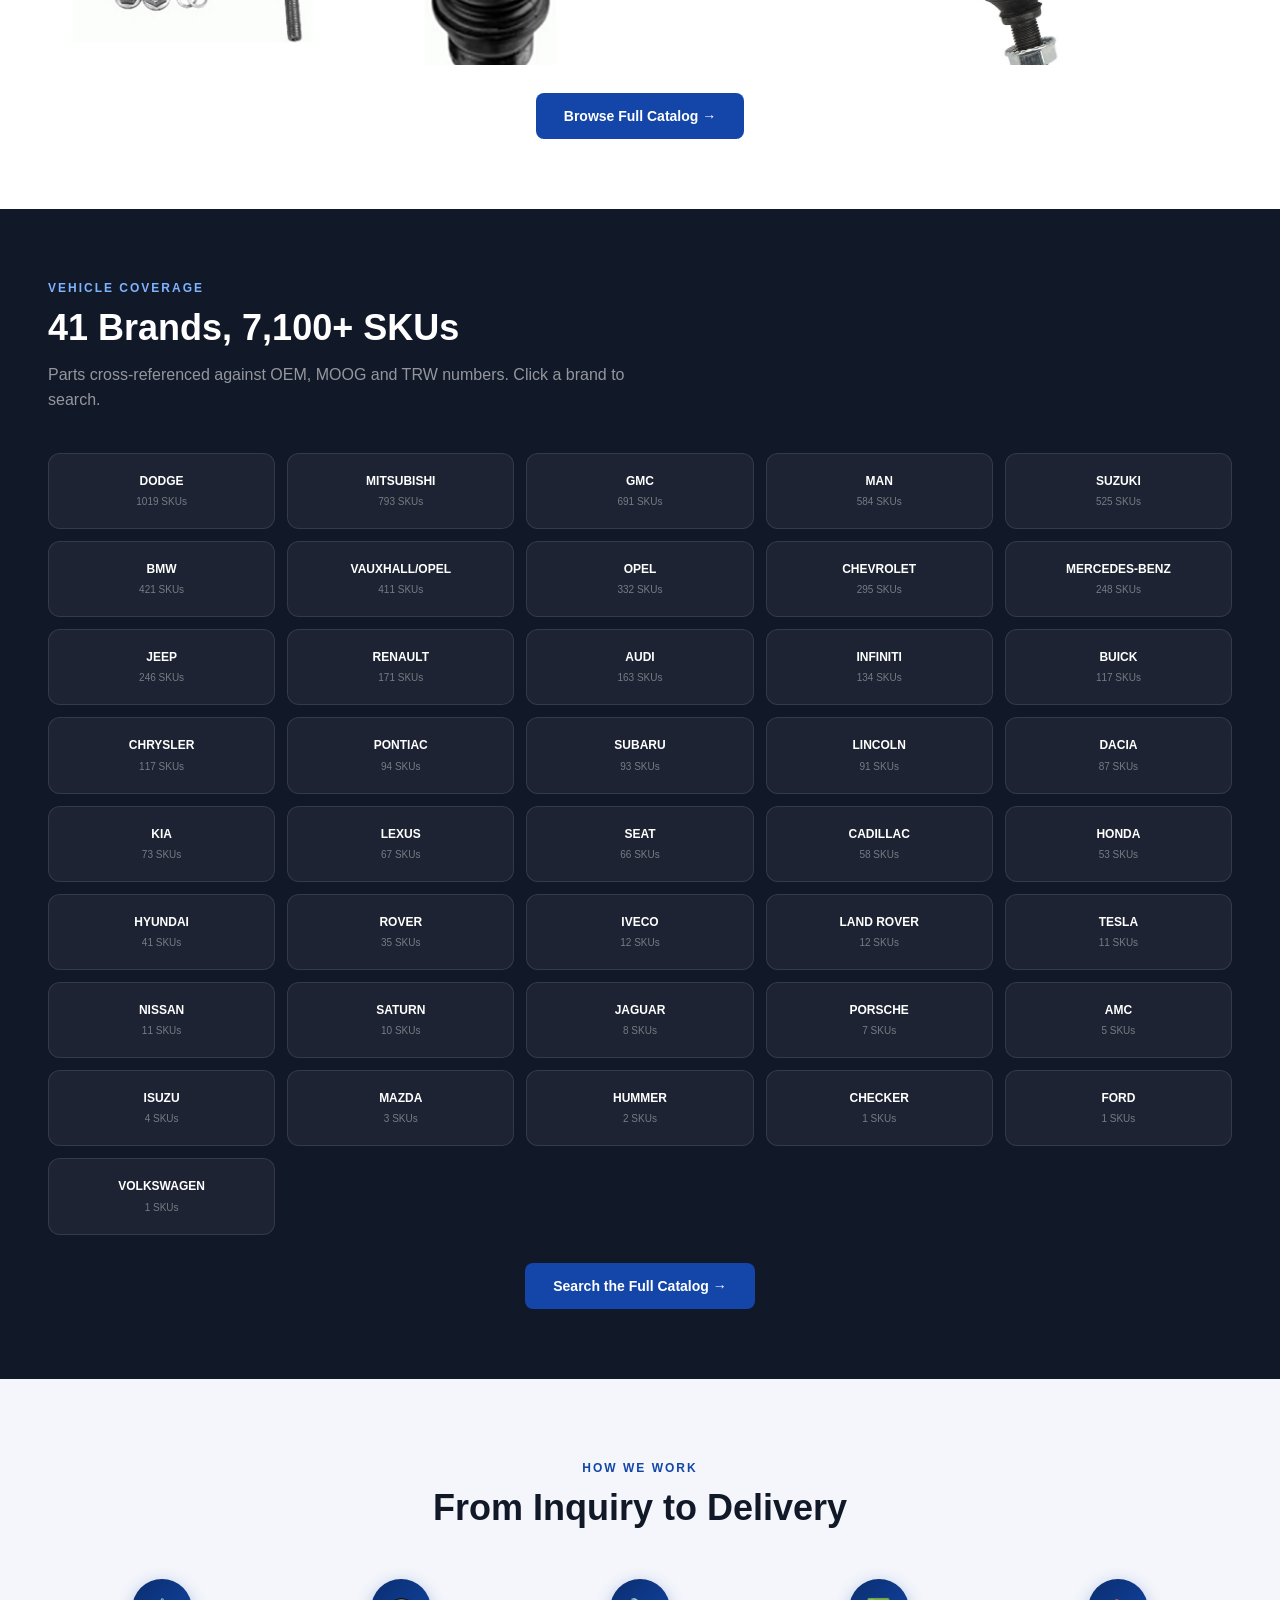
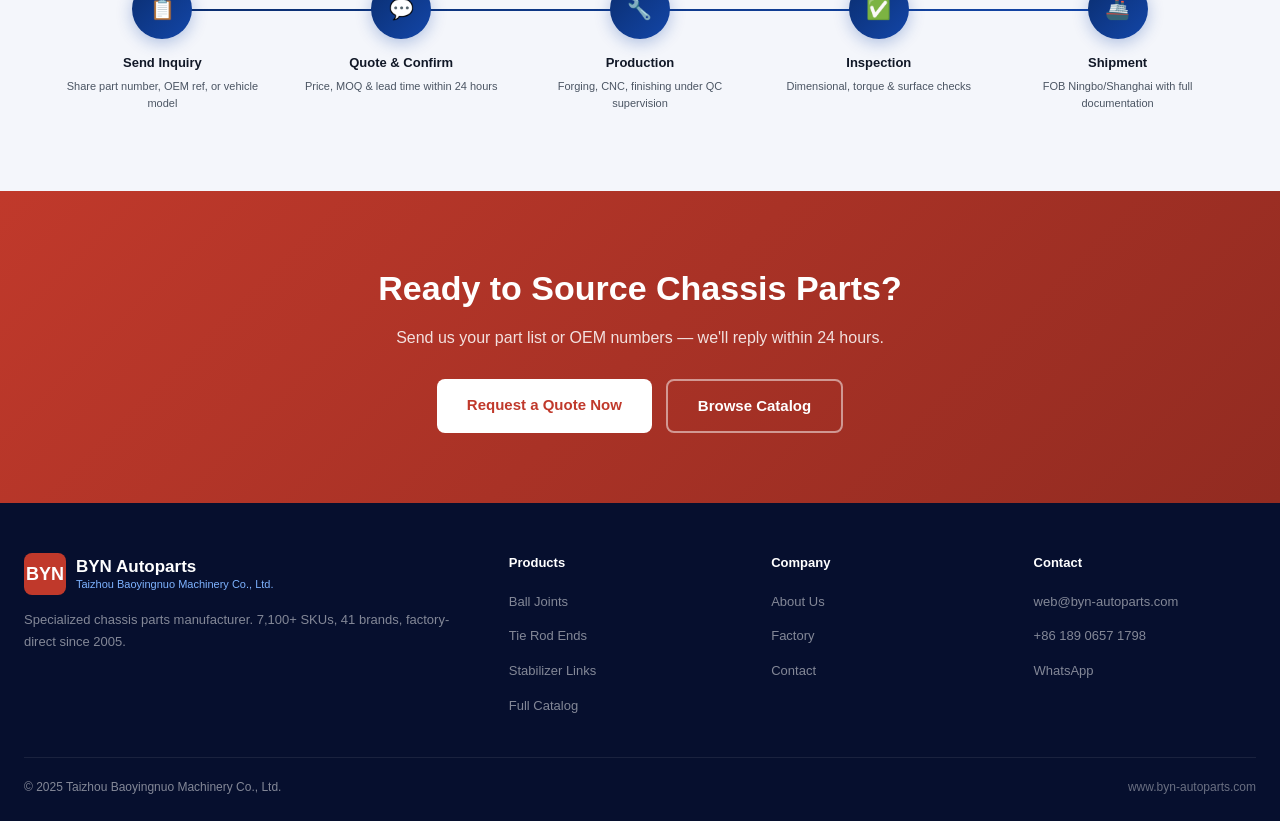
==== commit 75f2c967: "Add real product & factory photos from original website" ====
--- a/index.html
+++ b/index.html
@@ -293,6 +293,28 @@
   </div>
 </section>
 
+<!-- Product Photo Gallery -->
+<section style="background:#fff;padding:70px 24px">
+  <div class="container">
+    <div class="section-label fade-in text-center">Real Products</div>
+    <div class="section-title fade-in text-center">Factory-Direct Quality</div>
+    <div class="section-sub fade-in text-center">Every part manufactured in our own 15,000 m² facility in Yuhuan, Zhejiang.</div>
+    <div style="display:grid;grid-template-columns:repeat(4,1fr);gap:10px;margin-top:36px">
+      <img src="images/4e39c04a-4d92-4b38-b726-32b896239aac.jpg" alt="Ball joints" style="width:100%;height:200px;object-fit:cover;border-radius:12px" loading="lazy">
+      <img src="images/9cd58fda-6052-4caf-a25d-93db22039b2c.jpg" alt="Tie rod ends" style="width:100%;height:200px;object-fit:cover;border-radius:12px" loading="lazy">
+      <img src="images/aad4c04f-4dd9-4d4f-8acb-0ac710e27a96.jpg" alt="Stabilizer links" style="width:100%;height:200px;object-fit:cover;border-radius:12px" loading="lazy">
+      <img src="images/13a018f1-c547-47d3-b890-e19b05f66c3b.jpg" alt="Suspension parts" style="width:100%;height:200px;object-fit:cover;border-radius:12px" loading="lazy">
+      <img src="images/3ffd643b-a71d-4dba-9052-9906719dd696.png" alt="Ball joint product" style="width:100%;height:200px;object-fit:cover;border-radius:12px" loading="lazy">
+      <img src="images/941f4149-bdf2-4f91-8a45-0c2efeb4386d.png" alt="Tie rod product" style="width:100%;height:200px;object-fit:cover;border-radius:12px" loading="lazy">
+      <img src="images/ad56900b-adfb-40b2-b01b-f017108d32f5.png" alt="Stabilizer link product" style="width:100%;height:200px;object-fit:cover;border-radius:12px" loading="lazy">
+      <img src="images/1e1f253e-e172-4454-9d8e-6bd4e88a480f.jpg" alt="Chassis parts" style="width:100%;height:200px;object-fit:cover;border-radius:12px" loading="lazy">
+    </div>
+    <div style="text-align:center;margin-top:28px">
+      <a href="products.html" class="btn btn-blue">Browse Full Catalog →</a>
+    </div>
+  </div>
+</section>
+
 <section class="clients-sect">
   <div class="container">
     <div class="section-label" style="color:#7eb3ff" data-i18n="sec_clients_label">Vehicle Coverage</div>
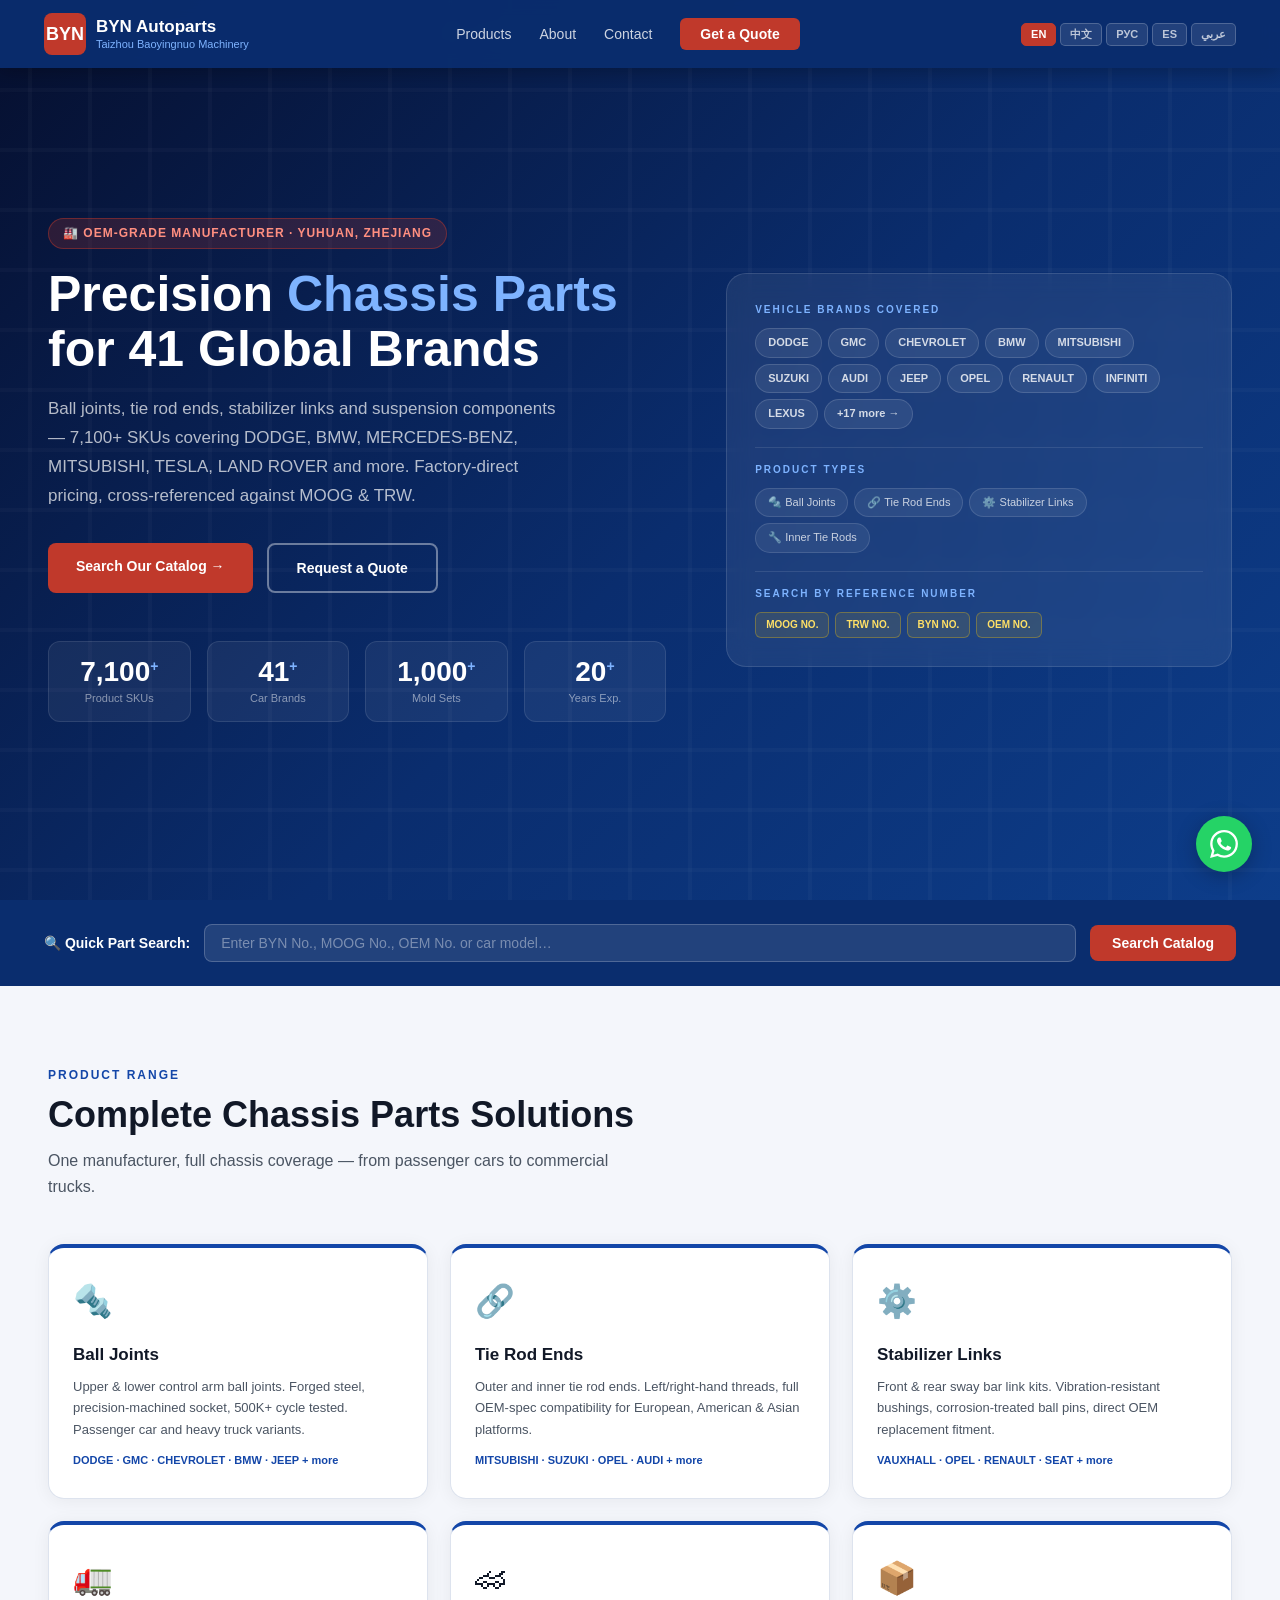
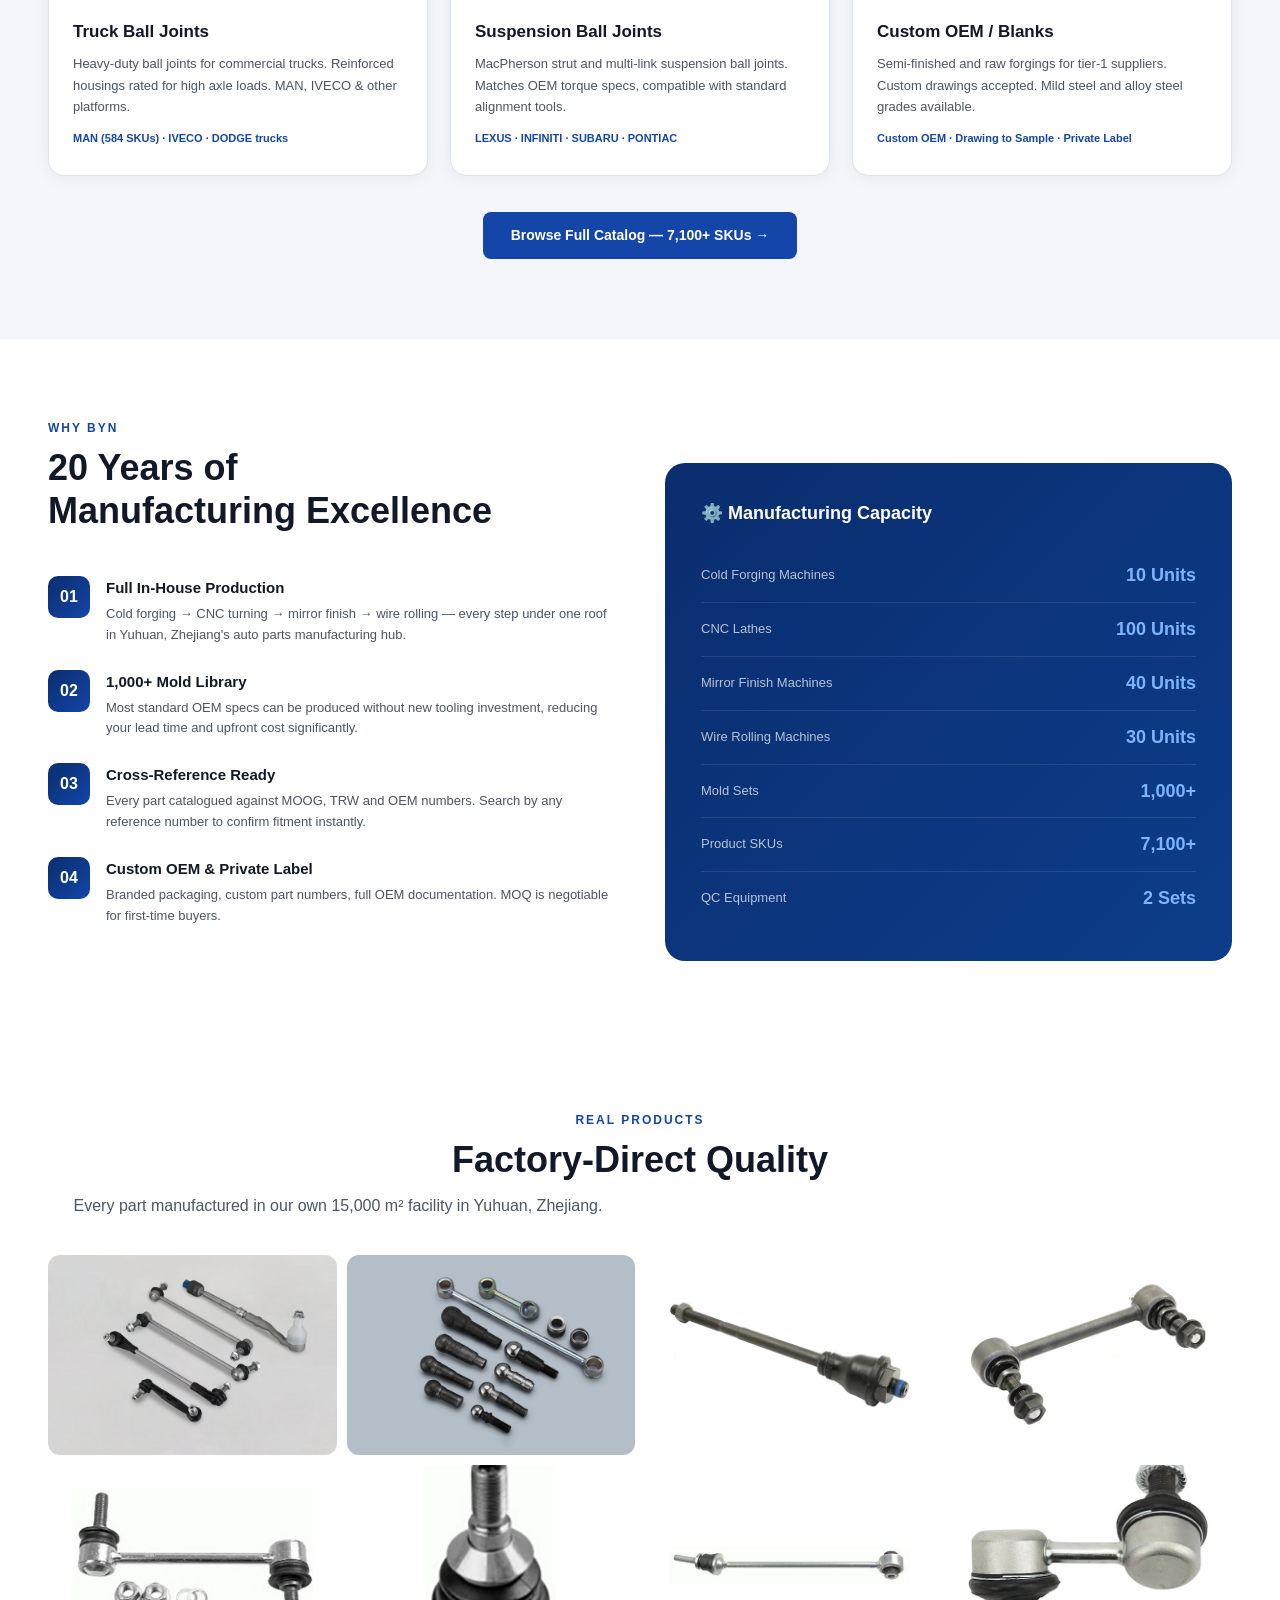
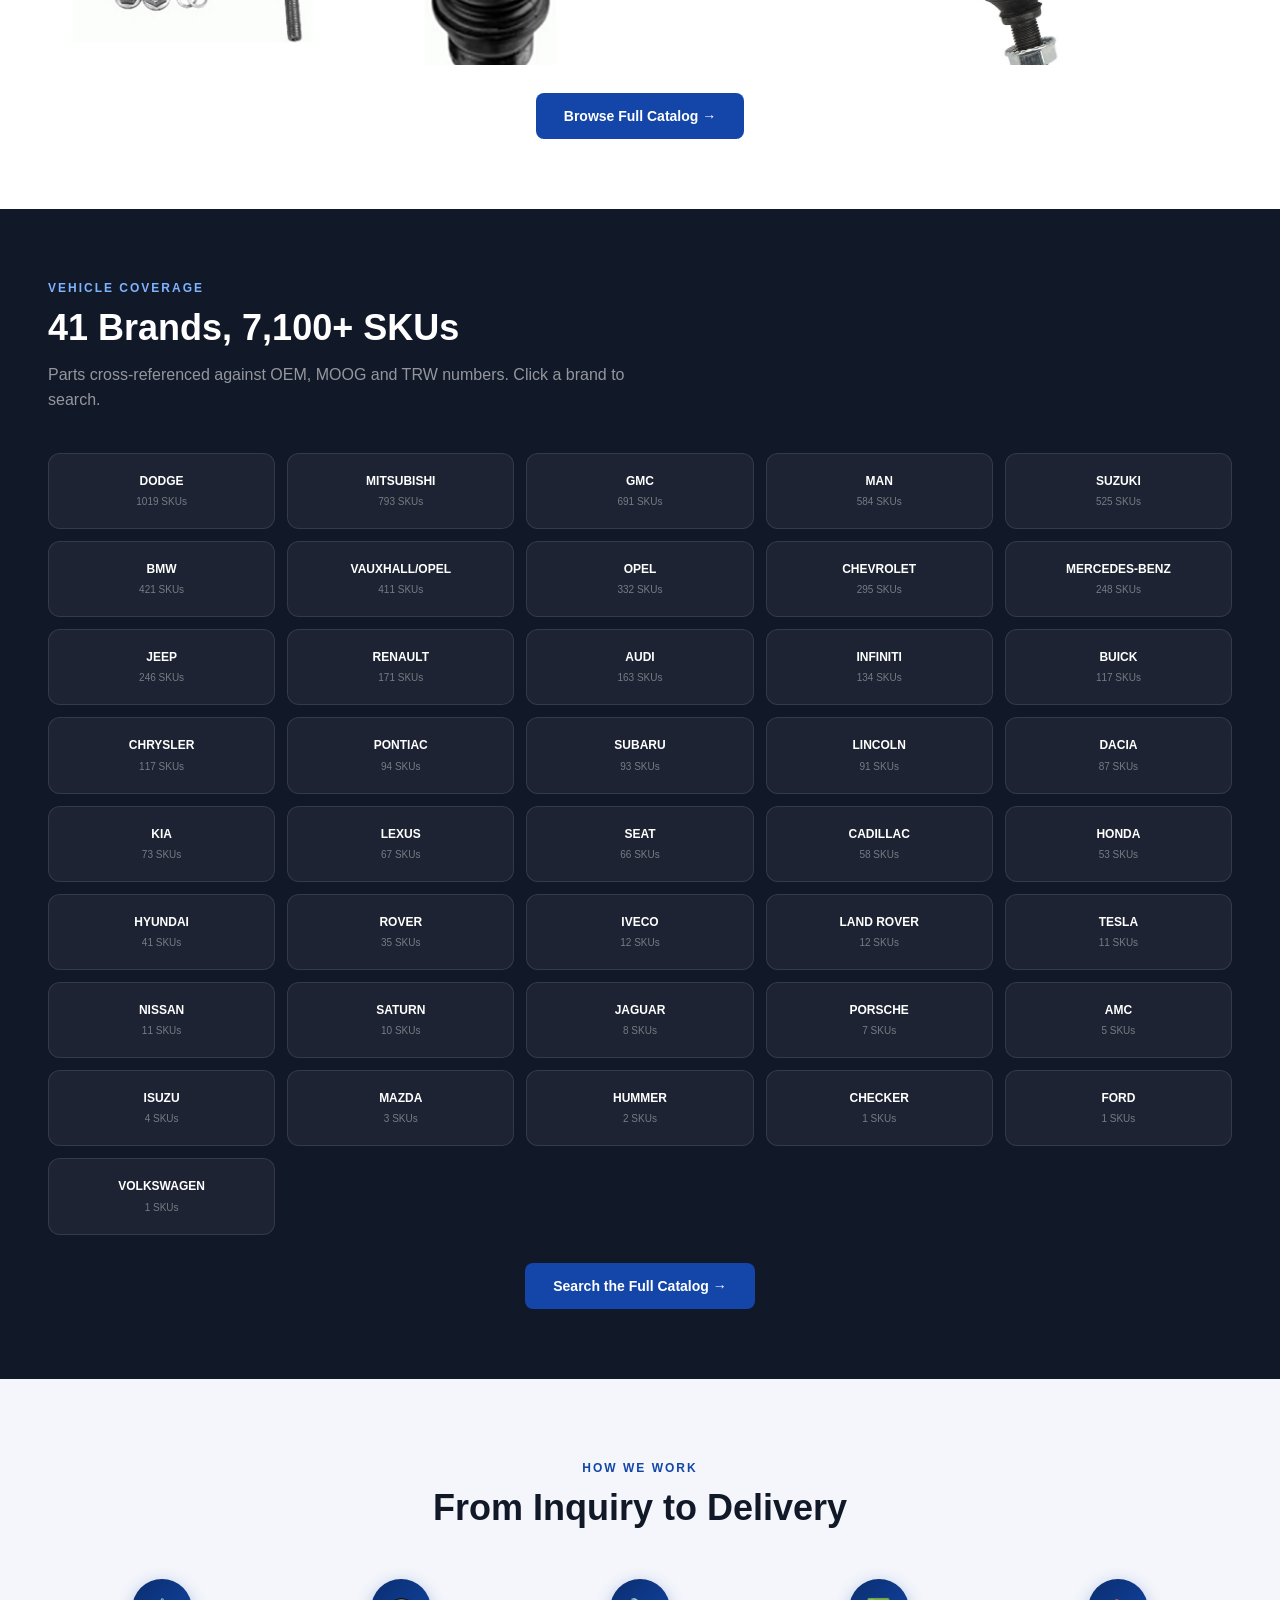
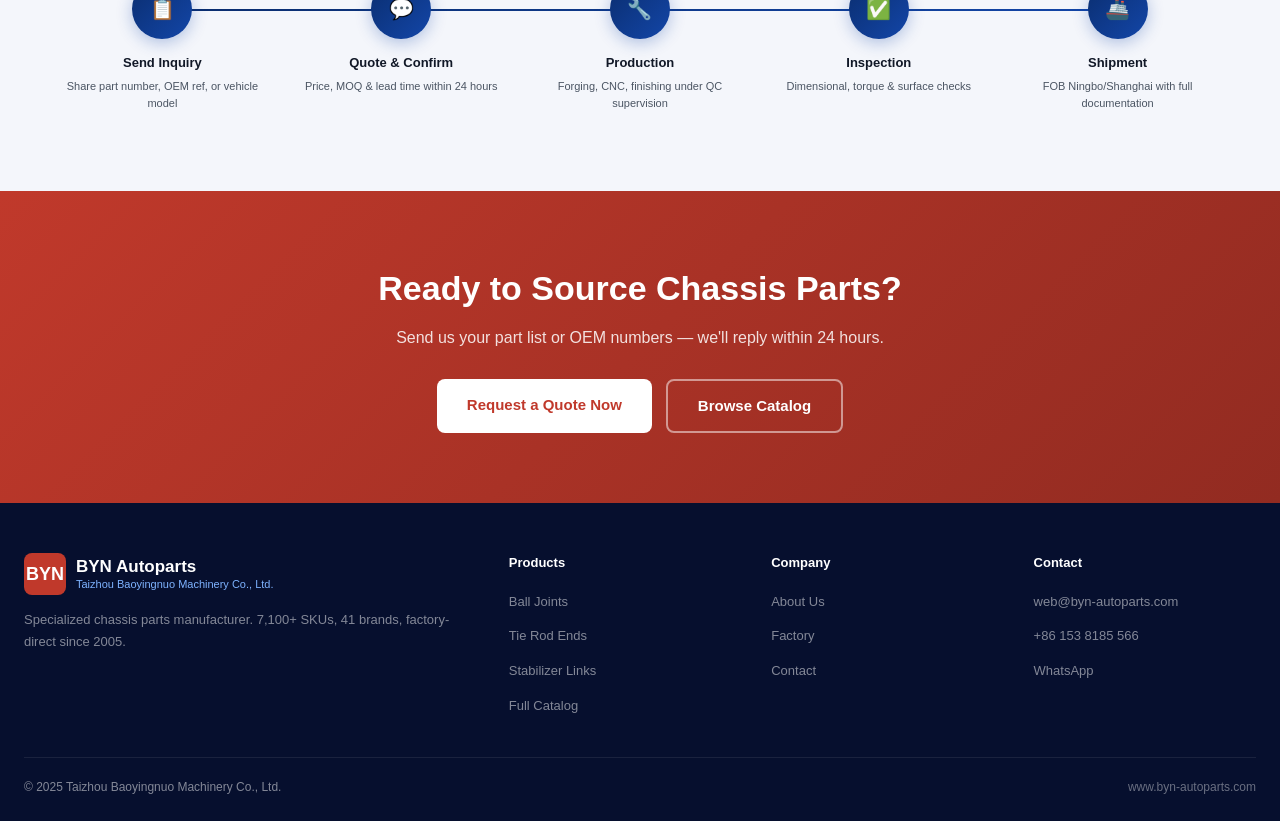
==== commit 812eb2cb: "Add WhatsApp 1538185566, email form, SEO sitemap & canonical tags - Update WhatsApp & phone to 15381" ====
--- a/index.html
+++ b/index.html
@@ -6,7 +6,7 @@
 <title>BYN Autoparts – Chassis Parts Manufacturer | Ball Joints, Tie Rod Ends, Control Arms</title>
 <meta name="description" content="Taizhou Baoyingnuo Machinery – OEM-grade ball joints, tie rod ends & stabilizer links for 29 global brands. 7,100+ SKUs. Factory-direct pricing. Request a quote today.">
 <link rel="canonical" href="https://www.byn-autoparts.com/">
-<script type="application/ld+json">{"@context":"https://schema.org","@type":"Organization","name":"Taizhou Baoyingnuo Machinery Co., Ltd.","alternateName":"BYN Autoparts","url":"https://www.byn-autoparts.com","telephone":"+8618906571798","email":"web@byn-autoparts.com","address":{"@type":"PostalAddress","streetAddress":"Science & Technology Industrial Park","addressLocality":"Yuhuan","addressRegion":"Taizhou, Zhejiang","addressCountry":"CN"}}</script>
+<script type="application/ld+json">{"@context":"https://schema.org","@type":"Organization","name":"Taizhou Baoyingnuo Machinery Co., Ltd.","alternateName":"BYN Autoparts","url":"https://www.byn-autoparts.com","telephone":"+861538185566","email":"web@byn-autoparts.com","address":{"@type":"PostalAddress","streetAddress":"Science & Technology Industrial Park","addressLocality":"Yuhuan","addressRegion":"Taizhou, Zhejiang","addressCountry":"CN"}}</script>
 <link rel="stylesheet" href="css/style.css">
 <style>
 .hero{min-height:100vh;background:linear-gradient(135deg,#060f2e 0%,#0a2d6e 55%,#0d3d8a 100%);display:flex;align-items:center;overflow:hidden;position:relative}
@@ -369,14 +369,14 @@
     </ul></div>
     <div class="footer-col"><h4>Contact</h4><ul>
       <li><a href="mailto:web@byn-autoparts.com">web@byn-autoparts.com</a></li>
-      <li><a href="tel:+8618906571798">+86 189 0657 1798</a></li>
+      <li><a href="tel:+861538185566">+86 153 8185 566</a></li>
       <li><a href="contact.html">WhatsApp</a></li>
     </ul></div>
   </div>
   <div class="footer-bottom"><span>© 2025 Taizhou Baoyingnuo Machinery Co., Ltd.</span><a href="#">www.byn-autoparts.com</a></div>
 </footer>
 
-<a href="https://wa.me/8618906571798" class="wa-float" target="_blank" aria-label="WhatsApp">
+<a href="https://wa.me/861538185566" class="wa-float" target="_blank" aria-label="WhatsApp">
   <svg viewBox="0 0 24 24"><path d="M17.472 14.382c-.297-.149-1.758-.867-2.03-.967-.273-.099-.471-.148-.67.15-.197.297-.767.966-.94 1.164-.173.199-.347.223-.644.075-.297-.15-1.255-.463-2.39-1.475-.883-.788-1.48-1.761-1.653-2.059-.173-.297-.018-.458.13-.606.134-.133.298-.347.446-.52.149-.174.198-.298.298-.497.099-.198.05-.371-.025-.52-.075-.149-.669-1.612-.916-2.207-.242-.579-.487-.5-.669-.51-.173-.008-.371-.01-.57-.01-.198 0-.52.074-.792.372-.272.297-1.04 1.016-1.04 2.479 0 1.462 1.065 2.875 1.213 3.074.149.198 2.096 3.2 5.077 4.487.709.306 1.262.489 1.694.625.712.227 1.36.195 1.871.118.571-.085 1.758-.719 2.006-1.413.248-.694.248-1.289.173-1.413-.074-.124-.272-.198-.57-.347m-5.421 7.403h-.004a9.87 9.87 0 01-5.031-1.378l-.361-.214-3.741.982.998-3.648-.235-.374a9.86 9.86 0 01-1.51-5.26c.001-5.45 4.436-9.884 9.888-9.884 2.64 0 5.122 1.03 6.988 2.898a9.825 9.825 0 012.893 6.994c-.003 5.45-4.437 9.884-9.885 9.884m8.413-18.297A11.815 11.815 0 0012.05 0C5.495 0 .16 5.335.157 11.892c0 2.096.547 4.142 1.588 5.945L.057 24l6.305-1.654a11.882 11.882 0 005.683 1.448h.005c6.554 0 11.89-5.335 11.893-11.893a11.821 11.821 0 00-3.48-8.413z"/></svg>
 </a>
 
--- a/css/style.css
+++ b/css/style.css
@@ -88,3 +88,14 @@
 @media(max-width:480px){
   .footer-grid{grid-template-columns:1fr}
 }
+
+/* ── RTL (Arabic) ── */
+[dir="rtl"] body{font-family:"Segoe UI","Tahoma",Arial,sans-serif}
+[dir="rtl"] .nav-inner{flex-direction:row-reverse}
+[dir="rtl"] .lang-switcher{margin-left:0;margin-right:14px}
+[dir="rtl"] .hero-content{text-align:right}
+[dir="rtl"] .section-label,[dir="rtl"] .section-title,[dir="rtl"] .section-sub{text-align:right}
+[dir="rtl"] .why-grid .card{text-align:right}
+[dir="rtl"] .process-steps{direction:rtl}
+[dir="rtl"] .footer-grid{direction:rtl;text-align:right}
+[dir="rtl"] .nav-links{flex-direction:row-reverse}
